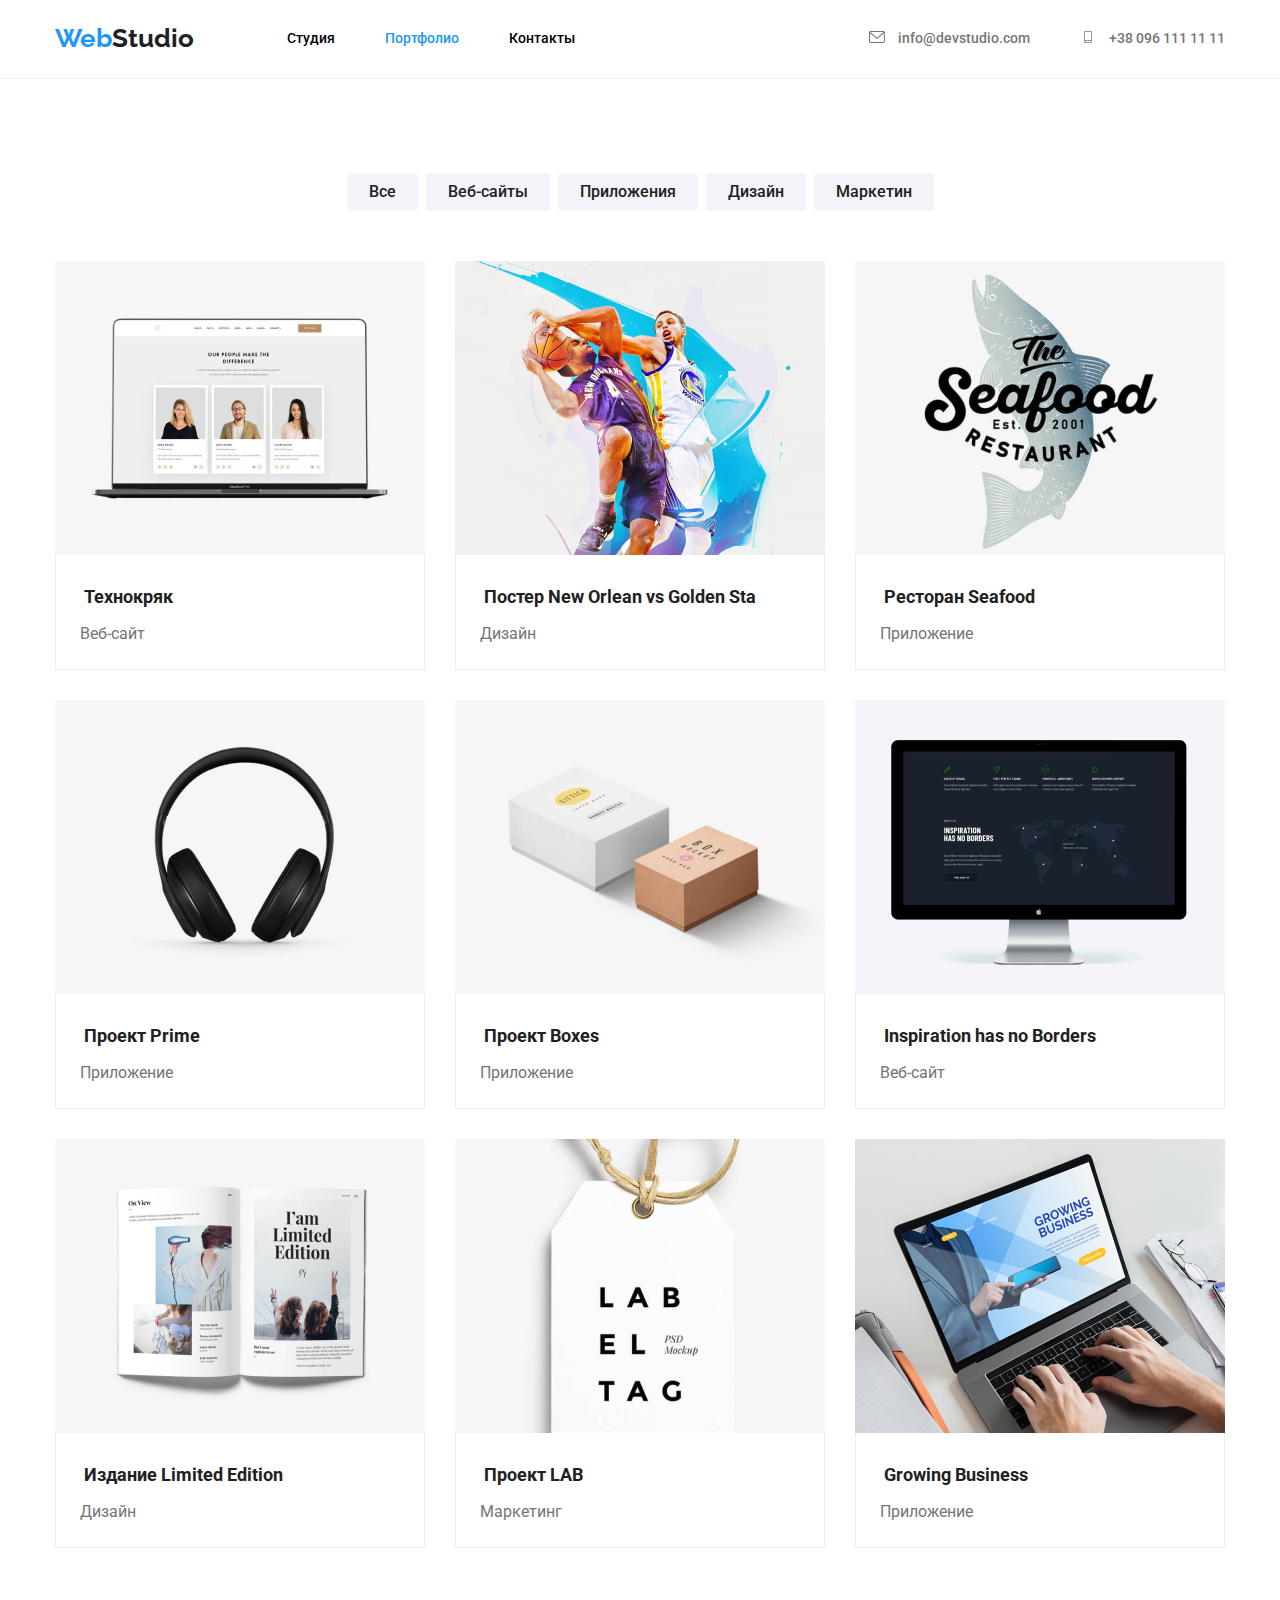
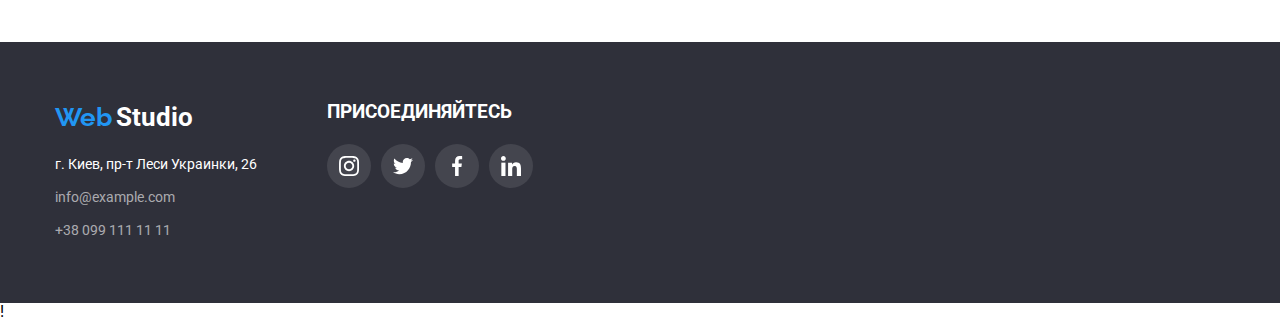
==== portfolio.html @ ce92d5d4 "1" ====
<!DOCTYPE html>
<html lang="ru">
    <head>
        <meta charset="utf-8">
        <title>goit-markup-hw-04</title>
        <link rel="preconnect" href="https://fonts.gstatic.com" />
        <link href="https://fonts.googleapis.com/css2?family=Raleway:wght@700&family=Roboto:wght@400;500;700;900&display=swap" rel="stylesheet" />
        <link rel="stylesheet" href="https://cdnjs.cloudflare.com/ajax/libs/modern-normalize/1.0.0/modern-normalize.min.css" />
                
        <link rel="stylesheet" href="./css/styles.css">
        
    </head>
    <body>              
        <!--header-section-->
        <header  class="header">

            <div class="container">         
              
               <a href="" lang="en" class="logo"> <span class="h-name-blue">Web</span> <span   class="h-name-black-d">Studio</span> </a>   
                               
               <nav class="navigation">               
                   <ul class="navigation-list">
                       <li> <a  href="./index.html" class="navigation-list-item "> Студия </a> 
                       </li>
                       <li >
                           <a href="./portfolio.html" class="navigation-list-item active">Портфолио</a>                        
                       </li>
                       <li>
                           <a href=""   class="navigation-list-item">Контакты </a>                       
                       </li>
                   </ul>                          
               </nav>           
               <ul class="contacts-list">
                   <li> <a  href="mailto:info@devstudio.com"  class="contacts "> 
                    
                        <svg class="header-icon" >
                            <use href="./images/symbol-defs.svg#icon-mail"  ></use>
                        </svg>                      
                    info@devstudio.com</a> 
                </li>
                   <li> <a href="tel:+380961111111" class="contacts"  class="header-tel">
                    <svg class="header-icon" >
                        <use href="./images/symbol-defs.svg#icon-phone"  ></use>
                    </svg>   
                    +38 096 111 11 11</a> </li>
               </ul>
            </div>         
           </header>
        <main>                        
            <!--portfolio-section-->

            <section class="portfolio-section">
                <div class="container">
                <h1 hidden> Портфолио </h1>
                <ul class="button-list">
                    <li class="button-list-item"><button class="button" type="button">Все</button></li>
                    <li class="button-list-item"><button class="button" type="button">Веб-сайты</button></li>
                    <li class="button-list-item"><button class="button" type="button">Приложения</button></li>
                    <li class="button-list-item"><button class="button" type="button">Дизайн</button></li>
                    <li class="button-list-item"><button class="button" type="button">Маркетин</button></li>
                </ul>            
                                      
                <h2 hidden> Примеры работ  </h2>
                
                <ul class="portfolio-list">
                    
                    <li class="portfolio-list-item">
                        <img class="portfolio-icon" src="./images/p1.jpg" alt="Технокряк" width="370">
                       <div class="portfolio-icon-desc">
                          <h3 class="portfolio-title">Технокряк</h3>
                          <p  class="portfolio-desc">Веб-сайт</p>  
                       </div>                                          
                    </li>
                    <li class="portfolio-list-item">
                        <img class="portfolio-icon" src="./images/p2.jpg" alt="Постер New Orlean vs Golden Star" width="370">
                        <div class="portfolio-icon-desc">
                            <h3 class="portfolio-title"  >Постер <span lang="en">New Orlean vs Golden Sta</span> </h3>
                            <p class="portfolio-desc" >Дизайн</p> 
                        </div>                        
                    </li>       

                    <li class="portfolio-list-item">
                        <img class="portfolio-icon" src="./images/p3.jpg" alt="Ресторан Seafood" width="370">
                       <div class="portfolio-icon-desc">
                         <h3 class="portfolio-title"  >Ресторан <span lang="en"> Seafood</span> </h3>
                         <p class="portfolio-desc" >Приложение</p>   
                       </div>
                    </li>  
                    <li class="portfolio-list-item">
                        <img class="portfolio-icon" src="./images/p4.jpg" alt="Проект Prime" width="370">
                      <div class="portfolio-icon-desc">
                         <h3 class="portfolio-title"  >Проект <span lang="en"> Prime</span> </h3>
                         <p class="portfolio-desc" >Приложение</p>                        
                      </div>
                    </li>  

                    <li class="portfolio-list-item">
                        <img class="portfolio-icon" src="./images/p5.jpg" alt="Проект Boxes" width="370">
                       <div class="portfolio-icon-desc">
                         <h3 class="portfolio-title"  >Проект <span lang="en"> Boxes</span> </h3>
                         <p class="portfolio-desc" >Приложение</p>                         
                      </div>
                    </li>  
                  
                    <li class="portfolio-list-item">
                        <img class="portfolio-icon" src="./images/p6.jpg" alt="Inspiration has no Borders" width="370">
                      <div class="portfolio-icon-desc">
                         <h3 class="portfolio-title"   lang="en"> Inspiration has no Borders</h3>
                         <p class="portfolio-desc" >Веб-сайт</p>
                     </div>  
                    </li>   
                  
                    <li class="portfolio-list-item">
                        <img class="portfolio-icon" src="./images/p7.jpg" alt="Издание Limited Edition" width="370">
                         <div class="portfolio-icon-desc">
                           <h3 class="portfolio-title" >Издание <span lang="en"> Limited Edition</span> </h3>
                           <p class="portfolio-desc" >Дизайн</p>
                         </div>                        
                    </li>
                   
                    <li class="portfolio-list-item">
                        <img class="portfolio-icon" src="./images/p8.jpg" alt="Проект LAB" width="370">
                     <div class="portfolio-icon-desc">                       
                          <h3 class="portfolio-title"  >Проект <span lang="en"> LAB</span> </h3>
                          <p class="portfolio-desc" >Маркетинг</p>                      
                        </div>
                    </li>
                  
                    <li class="portfolio-list-item">
                        <img class="portfolio-icon" src="./images/p9.jpg" alt="Growing Business" width="370">
                     <div class="portfolio-icon-desc">
                         <h3 class="portfolio-title"  lang="en" > Growing Business </h3>
                         <p class="portfolio-desc" >Приложение</p>       
                     </div>               
                    </li>  
                 </div>    
            </section>                
        </main>
        <!--footer-section-->
        <footer class=" footer">
            <div class="container container-footer">   
       
             <div class="footer-main">
               <a href="" class="footer-logo"> <span class="logo-blue">Web</span> <span   class="logo-w">Studio</span></a> 
               <address>
                   
                   <ul >
                       <li class="footer-contacts-list"> <a class="footer-adr" href="https://goo.gl/maps/EQuYDWxhKyjpXPv7A" target="_blank" rel="noopener noreferrer">
                           г. Киев, пр-т Леси Украинки, 26</a>
                       </li>
   
                       <li class="footer-contacts-list">
                           <a  class="footer-contacts" href="mailto:info@devstudio.com">info@example.com</a>
                       </li>
   
                       <li class="footer-contacts-list">
                           <a  class="footer-contacts" href="tel:+380961111111">+38 099 111 11 11</a>
                       </li>
                   </ul>               
               </address>
            </div>
   
   
               <div class="footer-social-thumb">
                   <h3 class="footer-social-title">присоединяйтесь</h3>
                       
                      <ul class="footer-social-list">
   
                          <li class="footer-social-item">
                              <a href="" class=" footer-social-linc">
                               <svg class="footer-icon-social" >
                                   <use href="./images/symbol-defs.svg#icon-instagram"  ></use>
                               </svg>   
                              </a>
                          </li>
   
                          <li class="footer-social-item">
                           <a href="" class="footer-social-linc">
                            <svg class="footer-icon-social" >
                                <use href="./images/symbol-defs.svg#icon-twitter"  ></use>
                            </svg>   
                           </a>
                       </li>
   
                       <li class="footer-social-item">
                           <a href="" class="footer-social-linc">
                            <svg class="footer-icon-social" >
                                <use href="./images/symbol-defs.svg#icon-facebook"  ></use>
                            </svg>   
                           </a>
                       </li>
   
                       <li class="footer-social-item">
                           <a href="" class="footer-social-linc">
                            <svg class="footer-icon-social" >
                                <use href="./images/symbol-defs.svg#icon-linkedin"  ></use>
                            </svg>   
                           </a>
                       </li>
                       
                      </ul>
               </div>             
           
           </div>
           </footer>
    </body>
</html>

!
---- css/styles.css ----
:root {
    --one:#2196F3; 
    --two:#FFFFFF;  
    --full: #212121;     
    --light: #757575; 
}

p, 
h1,
h2, 
h3,
h4, 
h5, 
h6 {
    margin: 0;
}
ul {
    margin: 0;
    padding: 0;
    list-style: none;
}

img {
    display: block;
    max-width: 100%;
}

a {text-decoration: none;
display: block;}
a:hover,
a:focus{
    color: var(--one);
}

body {     
    font-family: roboto,  sans-serif;  
      } 

.container {
        width: 1200px;
        padding-left: 15px;
        padding-right: 15px;
        margin-left: auto;     
        margin-right: auto;                
        }

   
    /*header-section*/    

    .header{
        border-bottom: 1px solid #ECECEC; 
        padding-top: 24px;
        padding-bottom: 24px;        
              }            
    .header .container {
                display: flex;
                align-items: center;
            }
    .h-name-blue {        
        color: var(--one); 
        font-family: Raleway;        
        font-weight: 700;
        font-size: 26px;
        line-height: 1,38;
    }
    .h-name-black-d {        
        color:var(--full);
        font-family: Raleway;        
        font-weight: 700;
        font-size: 26px;
        line-height: 1,38;   
        
    }    
    .logo {  
        display: flex;
        margin-right: 93px;    
    }

    
    /*navigation*/

    .navigation-list {
        color: var(--full);
        display: flex;
           }
    .navigation-list>li:not(:last-child){
               margin-right: 50px;
           }
    .navigation-list-item {
        color: #000;
        font-weight: 500;
        font-size: 14px;
        line-height: 1.14;          
    }    
    .active{
        color: var(--one);
        font-weight: 500;
        font-size: 14px;
        line-height: 1.14;
        
    }
    .contacts-list {
        display: flex;
        margin-left: auto;    
    }            
    .contacts-list >li:not(:last-child){
        margin-right: 50px;
    }
    .contacts {
        color: var(--light);
        font-weight: 500;
        font-size: 14px;
        line-height: 1.14;                
    }    
  
    .header-icon{     
        width: 16px;
        height: 12px;
        margin-right: 10px;     
        fill: var(--light);
           }
 a.contacts:focus .header-icon,
 a.contacts:hover .header-icon {
     fill: var(--one);
 }
 
    /*Effective-solutions-section*/
    .hero-section {            
        text-align: center;
        padding-top: 200px;
        padding-bottom:200px;           
    }
    .hero-section{
        background-image: linear-gradient( to right,
        rgba(47, 48, 58, 0.4),
        rgba(47, 48, 58, 0.4)
    );
    background-image: url(../images/hero-img.jpg); 
    background-repeat: no-repeat;       
    background-position: center; 
    }

    .hero-title{
        font-weight: 900;        
        font-size: 44px;
        line-height: 1.36;        
        color:var(--two) ;    
        letter-spacing: 0.06em;
        text-transform: uppercase;   
    }
    .hero-button{
        font-family: inherit;
        color: var(--two);
        font-weight: 700;
        font-size: 16px;
        line-height: 1.9;
        background-color: var(--one);   
        border-radius: 4px; 
        border-color: var(--one); 
        width: 200px;
        height: 50px;
        margin-top: 30px;
        box-shadow: 0px 4px 4px rgba(0, 0, 0, 0.15);
    }
    .hero-button:hover, 
    .hero-button:focus {
        color: #000;
        background-color: #FFFFFF;
    }    
    
    /*features-section*/

.section-title {
 font-weight: 700;
 font-size: 36px;
 line-height: 42px;
 text-align: center;
       margin-bottom: 50px;
}  
    
.features-section{
    padding-top: 94px;
    padding-bottom: 94px;
}
    .features {
        display: flex;
        justify-content: space-between;
      margin-top: -30px;
        margin-left: -30px;
            }     
    .features-conteiner{
       flex-basis:calc(100%/4); 
        margin-top: 30px;
        margin-left: 30px;
          }
          .features-item{            
            width: 270px;
            height: 120px;
            background-color: 
            #F5F4FA;
            border-radius: 4px;
            margin-bottom: 30px;
            padding: 25px 100px;
        }
        .features-icon{
            width: 70px;
            height: 70px;
        }
     .features-title{
            font-weight: 700;
            font-size: 14px;
            line-height: 1.17;
            text-transform: uppercase;
            margin-bottom: 10px;
        }
     .features-desc{
            font-weight: 400;
            font-size: 14px;
            line-height: 1.7;
            color: var(--light);          
        }

    /*what-we-do-section*/
    .what-we-do-section{    
        padding-bottom: 94px;
     }    
        
    .photo-list {
        display: flex;        
        margin-right: -30px;    
      }

    .photo:not(:last-child){
        margin-right: 30px;
        }


/*our-team-section*/

.our-team-section{
    padding-top: 94px;
    padding-bottom: 94px;
    background-color: #F5F4FA;
}
.team-list{
    display: flex;
    justify-content: space-between;
}

.team-list-item {
    text-align: center;
    box-shadow:  0px 2px 3px   rgba(0, 0, 0, 0.2);
    
    border-bottom-right-radius: 4px; 
    border-bottom-left-radius: 4px;    
}
.team-list-desc{
    padding-top: 30px;
    padding-bottom: 30px;
}
.team-name {
    font-weight: 500;
    font-size: 16px;
    line-height: 1.19;
    color: var(--full);
    margin-bottom: 10px;
 
}
.team-desc{
    font-weight: 400;
    font-size: 16px;
    line-height: 1.19;
    color: var(--light);
}
.social-list{
    display: flex;
    justify-content: center;
    margin-top: 16px;
}

.social-item:not(:first-child){
    margin-left: 10px;
}
.social-linc{ 
    width: 44px;
    height: 44px;    
    border-radius: 50%;    
    display: flex;
    justify-content: center;
    align-items: center;
}
.social-linc:hover ,
.social-linc:focus {
background-color: var(--one);
}
.social-linc:hover .icon-social,
.social-linc:focus .icon-social{
fill: var(--two);
}
.icon-social{
    width: 20px;
    height: 20px;
    fill: var(--light);
}

/*portfolio-section*/

.portfolio-section{
    padding-top: 94px;
    padding-bottom: 94px;       
}
.button-list{
    display: flex;
 justify-content: center;
     margin-bottom: 50px;
}

.button-list-item:not(:last-child){
    margin-right: 8px;
}

.button{
    font-family: inherit;
    color: var(--full);
    font-weight: 500;
    font-size: 16px;
    line-height: 1.62;     
    background-color: #F5F4FA; 
    border-radius: 4px; 
    border: 0px;      
    padding: 6px 22px;
}
.button:hover,
.button:focus{
        color: var(--two);
        background-color:var(--one); 
        box-shadow:0px 2px 2px rgba(0, 0, 0, 0.12);       
    }
   
.portfolio-list {  
    display: flex;
    flex-wrap: wrap;  
margin-top: -30px;
margin-left: -30px;
}

.portfolio-list-item {    
 margin-top: 30px;   
 margin-left: 30px;
}
.portfolio-list>li:hover,
.portfolio-list>li :focus{
    box-shadow: 1px 4px  6px  rgba(0, 0, 0, 0.16);
}
.portfolio-icon-desc{
    padding: 20px 24px;
    border-right: 1px solid #EEEEEE;
    border-bottom: 1px solid #EEEEEE;
    border-left: 1px solid #EEEEEE;    
}
.portfolio-title{
    font-weight: 700;
    font-size: 18px;
    line-height: 2;
    color: #212121;    
    margin: 4px ;
}
.portfolio-desc {
    color: #757575;    
    font-weight: 400;
    font-size: 16px;
    line-height: 1.88;    
}
    /* regular-customers */
.regular-customers-section{
    padding-top: 94px;
    padding-bottom: 94px;    
}
 .regular-customers-list{
     display: flex;   
     justify-content: center;
     align-items: center;
 }
 .regular-customers-linc{
     width: 170px;
     height: 92px;
     border: 1px solid #AFB1B8;
    border-radius: 4px;
    display: flex;
    justify-content: center;
    align-items: center;
 }
 .regular-customers-item:not(:first-child){
     margin-left: 30px;
 }
 .icon-customers{
width: 106px;
height: 60px;
fill: #AFB1B8;
 }
 .regular-customers-linc:hover ,
 .regular-customers-linc:focus {
    border: 1px solid var(--one);
 }
 .regular-customers-linc:hover .icon-customers,
 .regular-customers-linc:focus .icon-customers{
 fill: var(--one);
 }


/*footer-section*/

.footer{
     background-color:#2F303A ;
     padding-top: 60px;
     padding-bottom: 60px;       
    }
    .container-footer{
        display: flex;
    }
.footer-logo {
    display: block;
    margin-bottom: 20px;
}

.logo-blue{
    font-family: Raleway;
    font-style: normal;
    font-weight: 700;
    font-size: 26px;
    line-height: 1.19;
    color: var(--one);    
}

.logo-w {
    color: var(--two);
    font-style: normal;
    font-weight: 700;
    font-size: 26px;
    line-height: 1.19;   
  }

.footer-adr{
    font-style: normal;
    font-weight: 400;
    font-size: 14px;
    line-height: 1.71;
    color: var(--two);    
    display: flex;
    margin-bottom: 9px;
}

.footer-contacts{
    font-style: normal;
    font-weight: 400;
    font-size: 14px;
    line-height: 1.71;
    color: rgba(255, 255, 255, 0.6);  
}
.footer-contacts:hover,
.footer-contacts:focus{
    color: var(--one);    
}

.footer-contacts-list:not(:last-child){
    margin-bottom: 9px;
}
.footer-main{
    margin-right: 70px;
}


/* footer-social-thumb */

.footer-social-title{
    text-transform: uppercase;
    color: var(--two);
    margin-bottom: 20px;
}
.footer-social-list{
    display: flex;
}
.footer-social-item:not(:first-child){
    margin-left: 10px;
}
.footer-social-linc{
    width: 44px;
    height: 44px;
    background-color: rgba(255, 255, 255, 0.1);
    border-radius: 50%;
    display: flex;
    align-items: center;
    justify-content: center;
}
.footer-social-linc:focus,
.footer-social-linc:hover{
    background-color: var(--one);
}
.footer-icon-social{
    width: 20px;
    height: 20px;
fill: var(--two);
}
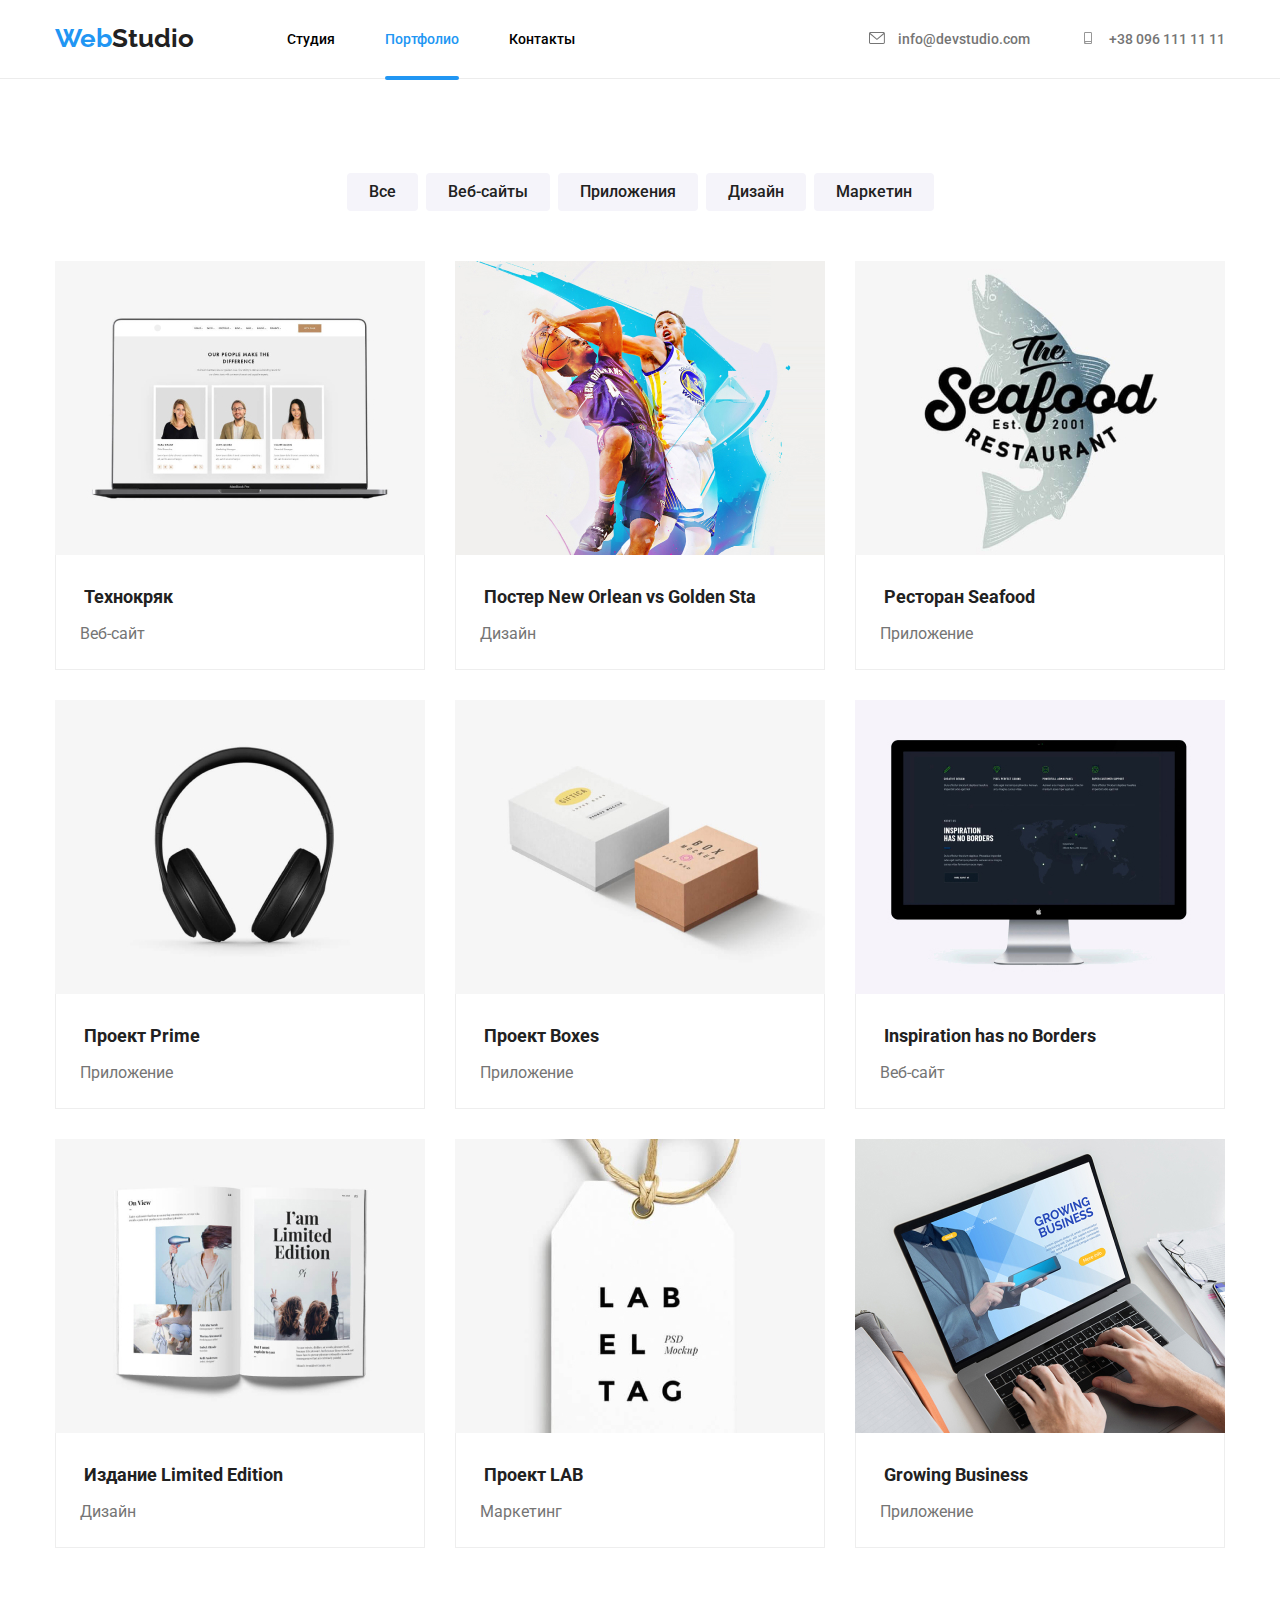
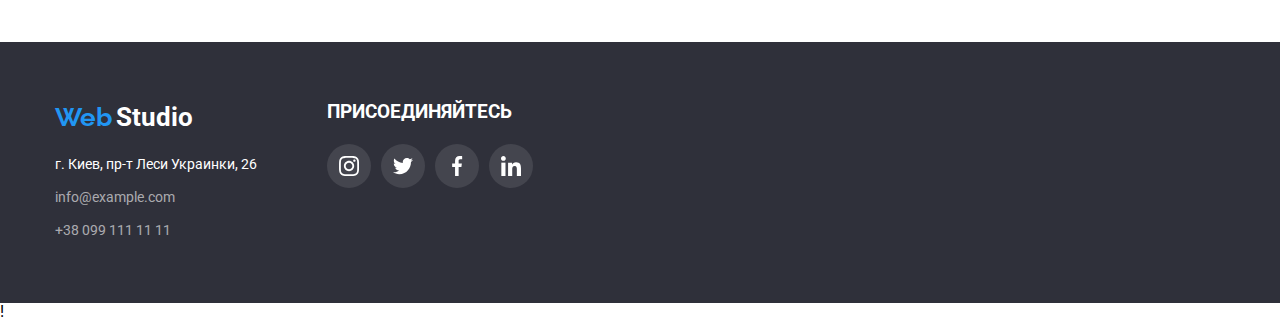
==== commit a2c9c9d5: "5 portfolio wrapper" ====
--- a/portfolio.html
+++ b/portfolio.html
@@ -2,7 +2,7 @@
 <html lang="ru">
     <head>
         <meta charset="utf-8">
-        <title>goit-markup-hw-04</title>
+        <title>goit-markup-hw-05</title>
         <link rel="preconnect" href="https://fonts.gstatic.com" />
         <link href="https://fonts.googleapis.com/css2?family=Raleway:wght@700&family=Roboto:wght@400;500;700;900&display=swap" rel="stylesheet" />
         <link rel="stylesheet" href="https://cdnjs.cloudflare.com/ajax/libs/modern-normalize/1.0.0/modern-normalize.min.css" />
@@ -65,14 +65,28 @@
                 <ul class="portfolio-list">
                     
                     <li class="portfolio-list-item">
+                      <div class="portfolio-item-wrap">
                         <img class="portfolio-icon" src="./images/p1.jpg" alt="Технокряк" width="370">
-                       <div class="portfolio-icon-desc">
+                         <div class="portfolio-wrap-text">
+                            Технокряк это современная  площадка распространения коронавируса.
+                             Компании  используют эту платформу для цифрового шпионажа и атак на защищённые
+                              сервера конкурентов.
+                         </div>
+                    </div>
+                        <div class="portfolio-icon-desc">
                           <h3 class="portfolio-title">Технокряк</h3>
                           <p  class="portfolio-desc">Веб-сайт</p>  
                        </div>                                          
                     </li>
                     <li class="portfolio-list-item">
-                        <img class="portfolio-icon" src="./images/p2.jpg" alt="Постер New Orlean vs Golden Star" width="370">
+                        <div class="portfolio-item-wrap">
+                            <img class="portfolio-icon" src="./images/p2.jpg" alt="Технокряк" width="370">
+                             <div class="portfolio-wrap-text">
+                                Технокряк это современная  площадка распространения коронавируса.
+                                 Компании  используют эту платформу для цифрового шпионажа и атак на защищённые
+                                  сервера конкурентов.
+                             </div>
+                        </div>
                         <div class="portfolio-icon-desc">
                             <h3 class="portfolio-title"  >Постер <span lang="en">New Orlean vs Golden Sta</span> </h3>
                             <p class="portfolio-desc" >Дизайн</p> 
@@ -80,14 +94,28 @@
                     </li>       
 
                     <li class="portfolio-list-item">
-                        <img class="portfolio-icon" src="./images/p3.jpg" alt="Ресторан Seafood" width="370">
+                        <div class="portfolio-item-wrap">
+                            <img class="portfolio-icon" src="./images/p3.jpg" alt="Технокряк" width="370">
+                             <div class="portfolio-wrap-text">
+                                Технокряк это современная  площадка распространения коронавируса.
+                                 Компании  используют эту платформу для цифрового шпионажа и атак на защищённые
+                                  сервера конкурентов.
+                             </div>
+                        </div>
                        <div class="portfolio-icon-desc">
                          <h3 class="portfolio-title"  >Ресторан <span lang="en"> Seafood</span> </h3>
                          <p class="portfolio-desc" >Приложение</p>   
                        </div>
                     </li>  
                     <li class="portfolio-list-item">
-                        <img class="portfolio-icon" src="./images/p4.jpg" alt="Проект Prime" width="370">
+                        <div class="portfolio-item-wrap">
+                            <img class="portfolio-icon" src="./images/p4.jpg" alt="Технокряк" width="370">
+                             <div class="portfolio-wrap-text">
+                                Технокряк это современная  площадка распространения коронавируса.
+                                 Компании  используют эту платформу для цифрового шпионажа и атак на защищённые
+                                  сервера конкурентов.
+                             </div>
+                        </div>
                       <div class="portfolio-icon-desc">
                          <h3 class="portfolio-title"  >Проект <span lang="en"> Prime</span> </h3>
                          <p class="portfolio-desc" >Приложение</p>                        
@@ -95,7 +123,14 @@
                     </li>  
 
                     <li class="portfolio-list-item">
-                        <img class="portfolio-icon" src="./images/p5.jpg" alt="Проект Boxes" width="370">
+                        <div class="portfolio-item-wrap">
+                            <img class="portfolio-icon" src="./images/p5.jpg" alt="Технокряк" width="370">
+                             <div class="portfolio-wrap-text">
+                                Технокряк это современная  площадка распространения коронавируса.
+                                 Компании  используют эту платформу для цифрового шпионажа и атак на защищённые
+                                  сервера конкурентов.
+                             </div>
+                        </div>
                        <div class="portfolio-icon-desc">
                          <h3 class="portfolio-title"  >Проект <span lang="en"> Boxes</span> </h3>
                          <p class="portfolio-desc" >Приложение</p>                         
@@ -103,7 +138,14 @@
                     </li>  
                   
                     <li class="portfolio-list-item">
-                        <img class="portfolio-icon" src="./images/p6.jpg" alt="Inspiration has no Borders" width="370">
+                        <div class="portfolio-item-wrap">
+                            <img class="portfolio-icon" src="./images/p6.jpg" alt="Технокряк" width="370">
+                             <div class="portfolio-wrap-text">
+                                Технокряк это современная  площадка распространения коронавируса.
+                                 Компании  используют эту платформу для цифрового шпионажа и атак на защищённые
+                                  сервера конкурентов.
+                             </div>
+                        </div>
                       <div class="portfolio-icon-desc">
                          <h3 class="portfolio-title"   lang="en"> Inspiration has no Borders</h3>
                          <p class="portfolio-desc" >Веб-сайт</p>
@@ -111,7 +153,14 @@
                     </li>   
                   
                     <li class="portfolio-list-item">
-                        <img class="portfolio-icon" src="./images/p7.jpg" alt="Издание Limited Edition" width="370">
+                        <div class="portfolio-item-wrap">
+                            <img class="portfolio-icon" src="./images/p7.jpg" alt="Технокряк" width="370">
+                             <div class="portfolio-wrap-text">
+                                Технокряк это современная  площадка распространения коронавируса.
+                                 Компании  используют эту платформу для цифрового шпионажа и атак на защищённые
+                                  сервера конкурентов.
+                             </div>
+                        </div>
                          <div class="portfolio-icon-desc">
                            <h3 class="portfolio-title" >Издание <span lang="en"> Limited Edition</span> </h3>
                            <p class="portfolio-desc" >Дизайн</p>
@@ -119,7 +168,14 @@
                     </li>
                    
                     <li class="portfolio-list-item">
-                        <img class="portfolio-icon" src="./images/p8.jpg" alt="Проект LAB" width="370">
+                        <div class="portfolio-item-wrap">
+                            <img class="portfolio-icon" src="./images/p8.jpg" alt="Технокряк" width="370">
+                             <div class="portfolio-wrap-text">
+                                Технокряк это современная  площадка распространения коронавируса.
+                                 Компании  используют эту платформу для цифрового шпионажа и атак на защищённые
+                                  сервера конкурентов.
+                             </div>
+                        </div>
                      <div class="portfolio-icon-desc">                       
                           <h3 class="portfolio-title"  >Проект <span lang="en"> LAB</span> </h3>
                           <p class="portfolio-desc" >Маркетинг</p>                      
@@ -127,7 +183,14 @@
                     </li>
                   
                     <li class="portfolio-list-item">
-                        <img class="portfolio-icon" src="./images/p9.jpg" alt="Growing Business" width="370">
+                        <div class="portfolio-item-wrap">
+                            <img class="portfolio-icon" src="./images/p9.jpg" alt="Технокряк" width="370">
+                             <div class="portfolio-wrap-text">
+                                Технокряк это современная  площадка распространения коронавируса.
+                                 Компании  используют эту платформу для цифрового шпионажа и атак на защищённые
+                                  сервера конкурентов.
+                             </div>
+                        </div>
                      <div class="portfolio-icon-desc">
                          <h3 class="portfolio-title"  lang="en" > Growing Business </h3>
                          <p class="portfolio-desc" >Приложение</p>       
--- a/css/styles.css
+++ b/css/styles.css
@@ -3,6 +3,9 @@
     --two:#FFFFFF;  
     --full: #212121;     
     --light: #757575; 
+    --transition-duration: 250ms;
+	--timing-function: cubic-bezier(0.4, 0, 0.2, 1);
+    --portfolio-wrap-text-bg-col: rgba(33, 150, 243, 0.9)
 }
 
 p, 
@@ -26,12 +29,17 @@
 }
 
 a {text-decoration: none;
-display: block;}
+display: inline-block;}
 a:hover,
 a:focus{
     color: var(--one);
 }
 
+:hover,
+:focus{
+    transition-duration: var(--transition-duration);
+    transition-timing-function: var(--timing-function);
+}
 body {     
     font-family: roboto,  sans-serif;  
       } 
@@ -82,6 +90,7 @@
     .navigation-list {
         color: var(--full);
         display: flex;
+        align-items: center;
            }
     .navigation-list>li:not(:last-child){
                margin-right: 50px;
@@ -90,15 +99,28 @@
         color: #000;
         font-weight: 500;
         font-size: 14px;
-        line-height: 1.14;          
-    }    
+        line-height: 1.14; 
+       
+                    }    
     .active{
         color: var(--one);
         font-weight: 500;
         font-size: 14px;
-        line-height: 1.14;
-        
-    }
+        line-height: 1.14;     
+        position: relative;
+    }
+
+    .active::after{
+        content: "";     
+        position: absolute;    
+        background-color: var(--one);
+        width: 100%;   
+        height: 4px;
+        border-radius: 2px;                      
+        top: 44px;
+        right: 0;
+    }
+
     .contacts-list {
         display: flex;
         margin-left: auto;    
@@ -233,6 +255,24 @@
     .photo:not(:last-child){
         margin-right: 30px;
         }
+        .photo{
+            position: relative;    
+            
+        }
+        .photo-description{
+            width: 370px;
+            height: 70px;
+            color: var(--two);
+            font-weight: 700;
+            font-size: 14px;
+            text-transform: uppercase;
+            background-color: rgba(47, 48, 58, 0.8);
+            display:flex;
+            position: absolute;
+            justify-content: center;
+            align-items: center;
+          bottom: 0;
+        }
 
 
 /*our-team-section*/
@@ -302,6 +342,12 @@
     height: 20px;
     fill: var(--light);
 }
+
+
+
+
+
+
 
 /*portfolio-section*/
 
@@ -352,6 +398,35 @@
 .portfolio-list>li :focus{
     box-shadow: 1px 4px  6px  rgba(0, 0, 0, 0.16);
 }
+
+
+.portfolio-item-wrap{
+    position: relative;
+    overflow: hidden;
+}
+.portfolio-wrap-text{
+    font-size: 18px;
+    font-weight: 400;
+    line-height: 1.6;
+    color: var(--two);    
+    padding: 63px 24px;
+    display: flex;
+    position: absolute;
+    /* overflow: auto; */
+    background-color: var(--portfolio-wrap-text-bg-col);
+    top: 0;
+    height: 100%;
+    justify-content: center;
+    align-items: center;
+    transform: translateY(100%);
+}
+.portfolio-list-item:hover .portfolio-wrap-text{
+    transform: translateY(0%);
+    transition-duration: var(--transition-duration);
+    transition-timing-function: var(--timing-function);
+}
+
+
 .portfolio-icon-desc{
     padding: 20px 24px;
     border-right: 1px solid #EEEEEE;
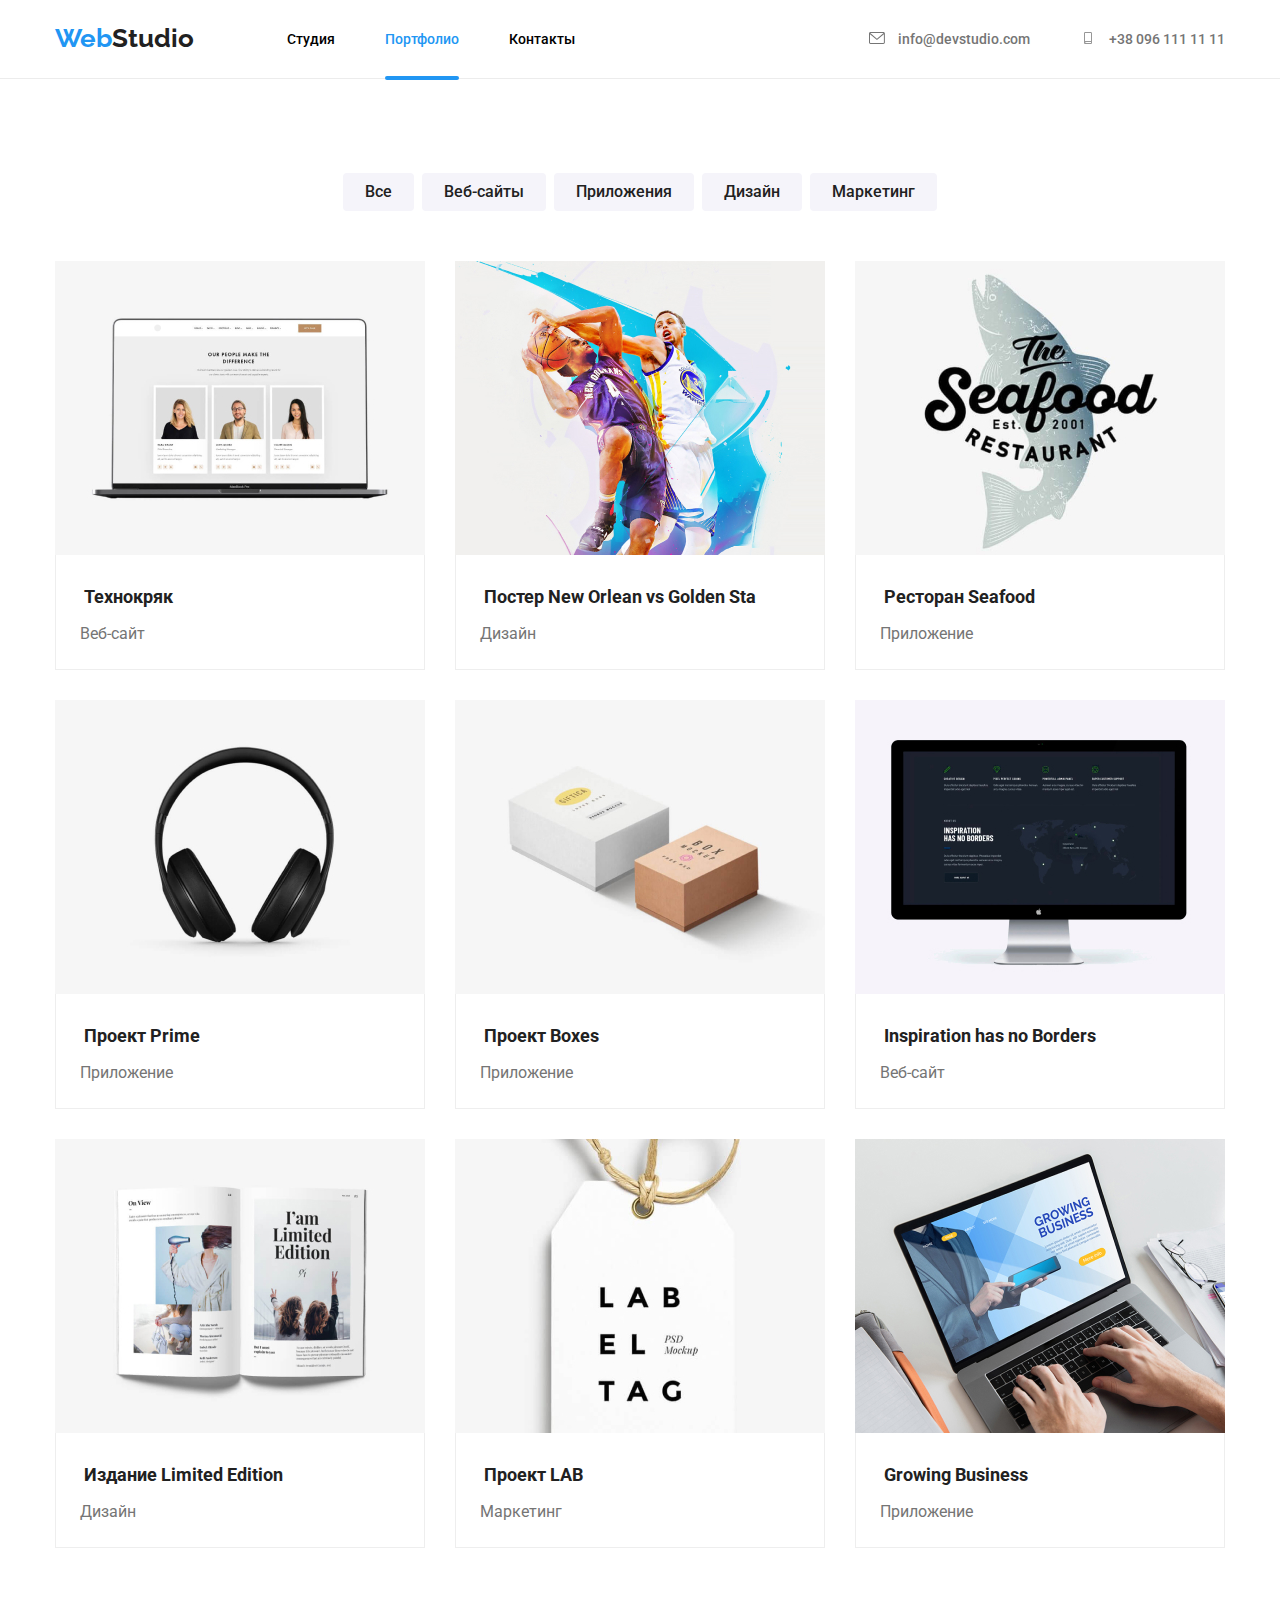
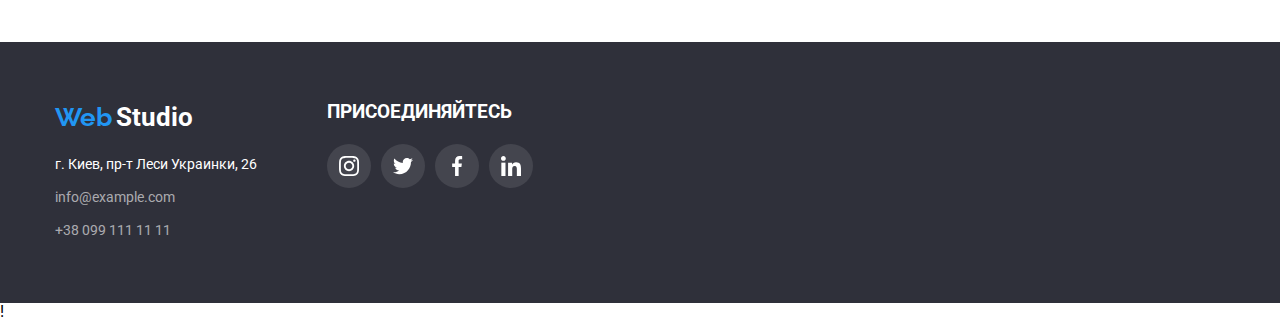
==== commit 74cdbe72: "7" ====
--- a/portfolio.html
+++ b/portfolio.html
@@ -57,7 +57,7 @@
                     <li class="button-list-item"><button class="button" type="button">Веб-сайты</button></li>
                     <li class="button-list-item"><button class="button" type="button">Приложения</button></li>
                     <li class="button-list-item"><button class="button" type="button">Дизайн</button></li>
-                    <li class="button-list-item"><button class="button" type="button">Маркетин</button></li>
+                    <li class="button-list-item"><button class="button" type="button">Маркетинг</button></li>
                 </ul>            
                                       
                 <h2 hidden> Примеры работ  </h2>
@@ -266,6 +266,8 @@
            
            </div>
            </footer>
+
+           
     </body>
 </html>
 
--- a/css/styles.css
+++ b/css/styles.css
@@ -5,7 +5,8 @@
     --light: #757575; 
     --transition-duration: 250ms;
 	--timing-function: cubic-bezier(0.4, 0, 0.2, 1);
-    --portfolio-wrap-text-bg-col: rgba(33, 150, 243, 0.9)
+    --portfolio-wrap-text-bg-col: rgba(33, 150, 243, 0.9);
+    --backdrop-bg-col:rgba(0, 0, 0, 0.2);
 }
 
 p, 
@@ -577,3 +578,48 @@
 fill: var(--two);
 }
 
+
+
+.backdrop{    
+    width: 100vw;
+    height: 100vh;
+    background-color:var(--backdrop-bg-col);
+    position: fixed;
+    top: 0;   
+     transition: opacity 250ms, visibility 250ms ;
+}
+.backdrop.is-hidden .modal{
+    transform: scale(0.5);
+    transition: var(--transition-duration);
+}
+.modal{
+    width: 528px;
+    min-height: 581px;
+    background-color: var(--two);
+    box-shadow: 0px 2px  rgba(0, 0, 0, 0.2), 0px 1px rgba(0, 0, 0, 0.14), 0px 1px rgba(0, 0, 0, 0.12);
+     border-radius: 4px;
+    position: absolute;
+    top: 50%;
+    left: 50%;
+    transform: translate(-50%, -50%);
+    transform: scale(1);
+    transition: var(--transition-duration);
+}
+.modal-close{
+    width: 30px;
+    height: 30px;
+    border-radius: 50%;
+    border:1px solid rgba(0, 0, 0, 0.1);
+    background-color: transparent;
+    position: absolute;
+    top: 8px;
+    right: 8px;
+    display: flex;
+    justify-content: center;
+    align-items: center;
+}
+.is-hidden{
+    visibility: hidden;
+    opacity: 0;
+    pointer-events: none;
+}